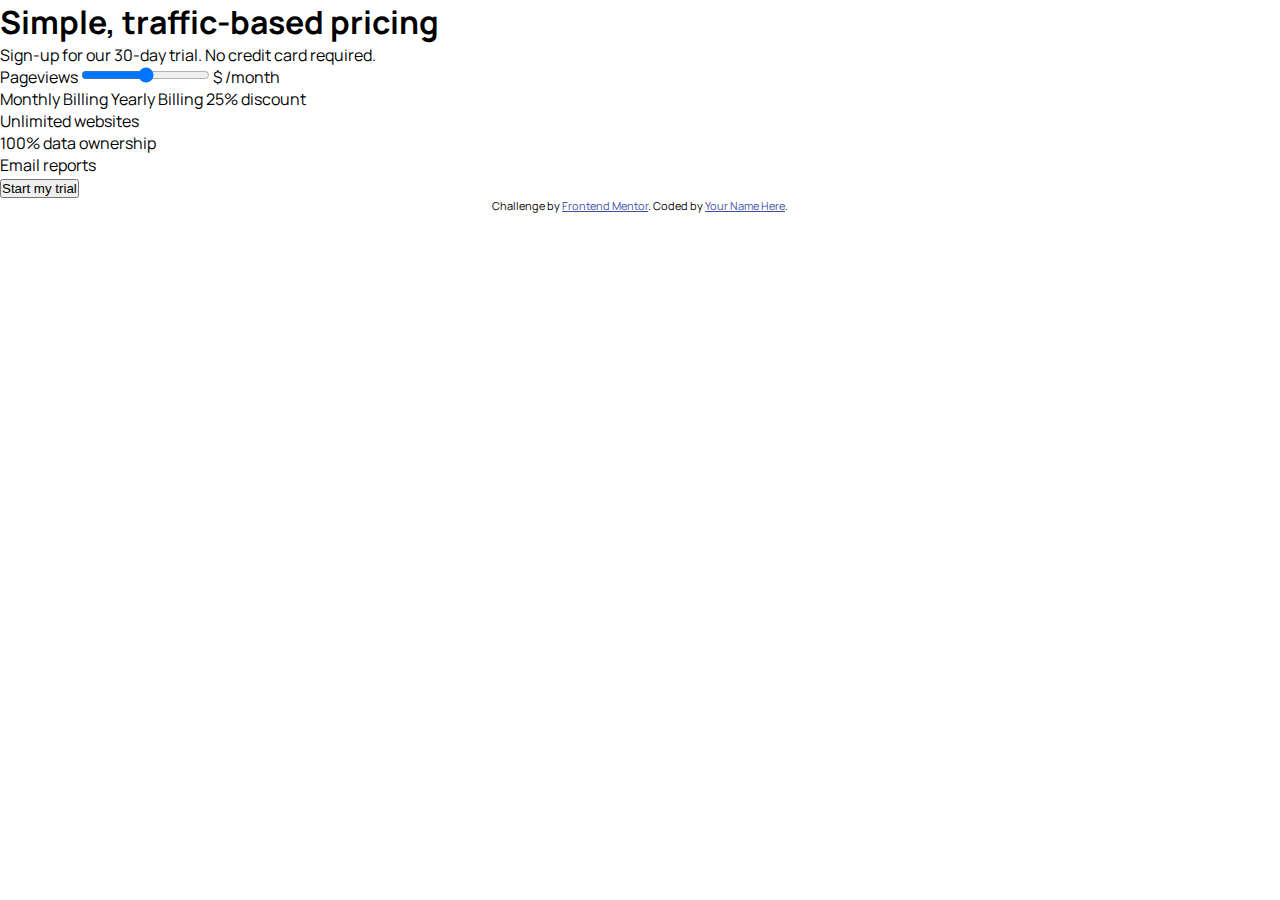
==== interactive-pricing-component-main/index.html @ 803ab744 "Add pricing component" ====
<!DOCTYPE html>
<html lang="en">
<head>
  <meta charset="UTF-8">
  <meta name="viewport" content="width=device-width, initial-scale=1.0"> <!-- displays site properly based on user's device -->

  <link rel="icon" type="image/png" sizes="32x32" href="./images/favicon-32x32.png">
  <link rel="preconnect" href="https://fonts.gstatic.com">
  <link href="https://fonts.googleapis.com/css2?family=Manrope:wght@600;800&display=swap" rel="stylesheet">
  <link rel="stylesheet" href="styles/style.css">
  
  <title>Frontend Mentor | Interactive pricing component</title>

  <!-- Feel free to remove these styles or customise in your own stylesheet 👍 -->
  <style>
    .attribution { font-size: 11px; text-align: center; }
    .attribution a { color: hsl(228, 45%, 44%); }
  </style>
</head>
<body>

  <header>
    <h1>Simple, traffic-based pricing</h1>
    <p>Sign-up for our 30-day trial. No credit card required. </p>
  </header>

  <form action="">

    <div>
      <span id="page-views"></span>Pageviews
      <input type="range" name="views" id="views" min="1" max="5">
      <label for="views"></label>
      $<span id="money"></span> /month
    </div>

    <div>
      Monthly Billing
      Yearly Billing 25% discount
    </div>

    <div>
      <p>Unlimited websites</p>
      <p>100% data ownership</p>
      <p>Email reports</p>
      <button type="submit">Start my trial</button>
    </div>
  </form>
  
  <div class="attribution">
    Challenge by <a href="https://www.frontendmentor.io?ref=challenge" target="_blank">Frontend Mentor</a>. 
    Coded by <a href="#">Your Name Here</a>.
  </div>

  <script src="scripts/index.js"></script>
</body>
</html>
---- interactive-pricing-component-main/styles/style.css ----
/* variables */
/* reset */
* {
  -webkit-box-sizing: border-box;
          box-sizing: border-box;
  margin: 0;
  padding: 0;
}

/* base styles */
/* fonts */
body {
  font-family: 'Manrope', sans-serif;
}

/* mobile styles */
/* small tablet styles */
/* large tablet & laptop styles */
/* desktop styles */
/*# sourceMappingURL=style.css.map */
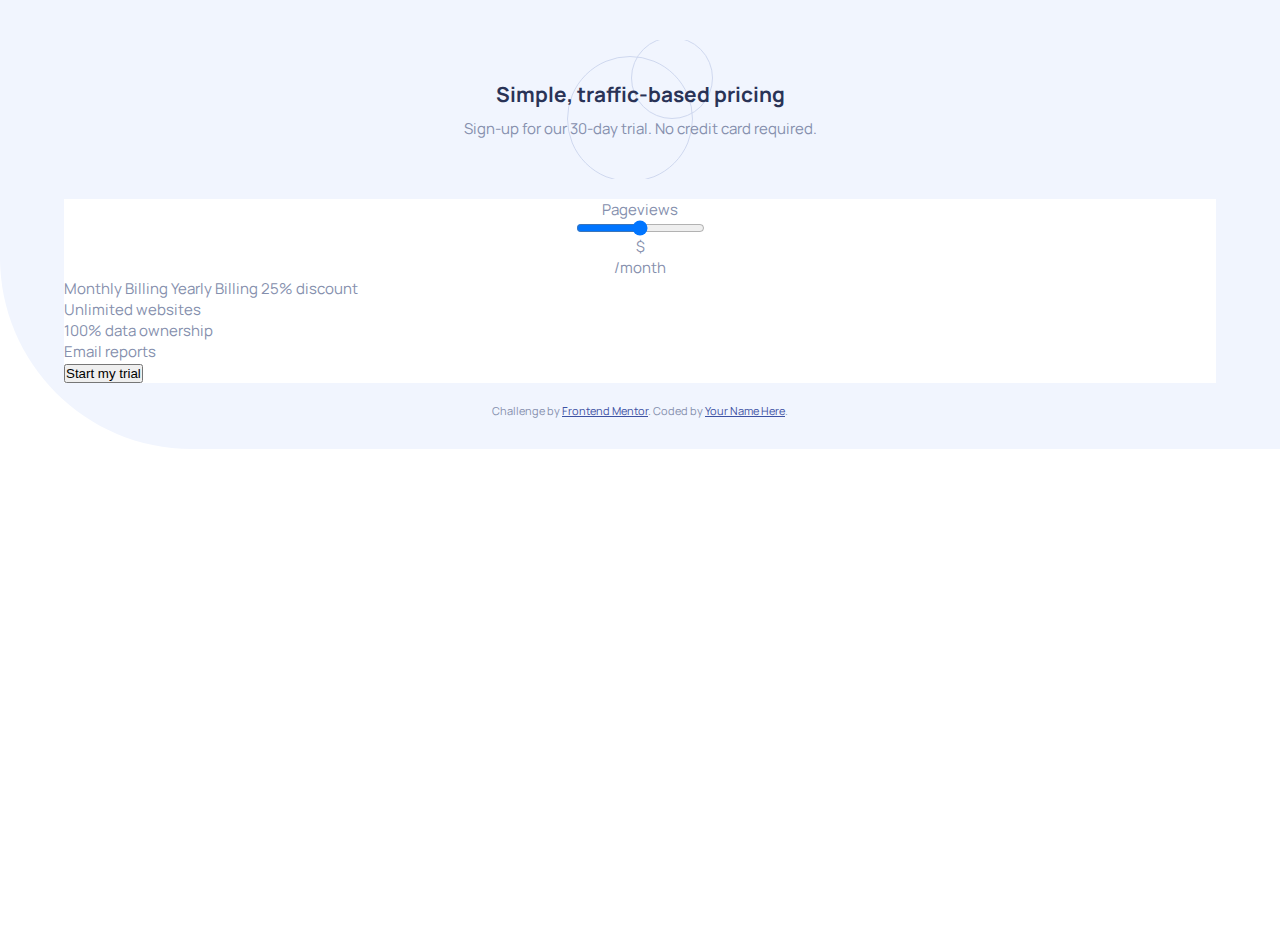
==== commit 53e63f08: "pricing component - add mobile style" ====
--- a/interactive-pricing-component-main/index.html
+++ b/interactive-pricing-component-main/index.html
@@ -19,36 +19,34 @@
 </head>
 <body>
 
-  <header>
-    <h1>Simple, traffic-based pricing</h1>
-    <p>Sign-up for our 30-day trial. No credit card required. </p>
-  </header>
-
-  <form action="">
-
-    <div>
-      <span id="page-views"></span>Pageviews
-      <input type="range" name="views" id="views" min="1" max="5">
-      <label for="views"></label>
-      $<span id="money"></span> /month
+  <div class="container">
+    <header>
+      <h1>Simple, traffic-based pricing</h1>
+      <p>Sign-up for our 30-day trial. No credit card required. </p>
+    </header>
+    <form action="">
+      <div class="slider">
+        <span id="page-views"></span>Pageviews
+        <input type="range" name="views" id="views" min="1" max="5">
+        <label for="views"></label>
+        $<span id="money"></span> /month
+      </div>
+      <div>
+        Monthly Billing
+        Yearly Billing 25% discount
+      </div>
+      <div>
+        <p>Unlimited websites</p>
+        <p>100% data ownership</p>
+        <p>Email reports</p>
+        <button type="submit">Start my trial</button>
+      </div>
+    </form>
+    
+    <div class="attribution">
+      Challenge by <a href="https://www.frontendmentor.io?ref=challenge" target="_blank">Frontend Mentor</a>.
+      Coded by <a href="#">Your Name Here</a>.
     </div>
-
-    <div>
-      Monthly Billing
-      Yearly Billing 25% discount
-    </div>
-
-    <div>
-      <p>Unlimited websites</p>
-      <p>100% data ownership</p>
-      <p>Email reports</p>
-      <button type="submit">Start my trial</button>
-    </div>
-  </form>
-  
-  <div class="attribution">
-    Challenge by <a href="https://www.frontendmentor.io?ref=challenge" target="_blank">Frontend Mentor</a>. 
-    Coded by <a href="#">Your Name Here</a>.
   </div>
 
   <script src="scripts/index.js"></script>
--- a/interactive-pricing-component-main/styles/style.css
+++ b/interactive-pricing-component-main/styles/style.css
@@ -8,12 +8,72 @@
 }
 
 /* base styles */
+body {
+  background-image: url(../images/bg-pattern.svg);
+  background-repeat: no-repeat;
+  width: 100vw;
+  height: 100vh;
+  color: #858fad;
+  font-size: 15px;
+}
+
+header {
+  text-align: center;
+  background-image: url(../images/pattern-circles.svg);
+  background-repeat: no-repeat;
+  background-position: center;
+}
+
+header h1 {
+  color: #293356;
+}
+
+form {
+  background-color: white;
+}
+
 /* fonts */
 body {
   font-family: 'Manrope', sans-serif;
 }
 
 /* mobile styles */
+.container {
+  width: 90%;
+  margin: 40px auto;
+}
+
+header {
+  padding: 40px 0;
+}
+
+header h1 {
+  font-size: 1.3rem;
+  margin-bottom: 10px;
+}
+
+header p {
+  width: 60%;
+  margin: auto;
+}
+
+form {
+  margin: 20px 0;
+}
+
+form .slider {
+  display: -webkit-box;
+  display: -ms-flexbox;
+  display: flex;
+  -webkit-box-orient: vertical;
+  -webkit-box-direction: normal;
+      -ms-flex-direction: column;
+          flex-direction: column;
+  -webkit-box-align: center;
+      -ms-flex-align: center;
+          align-items: center;
+}
+
 /* small tablet styles */
 /* large tablet & laptop styles */
 /* desktop styles */
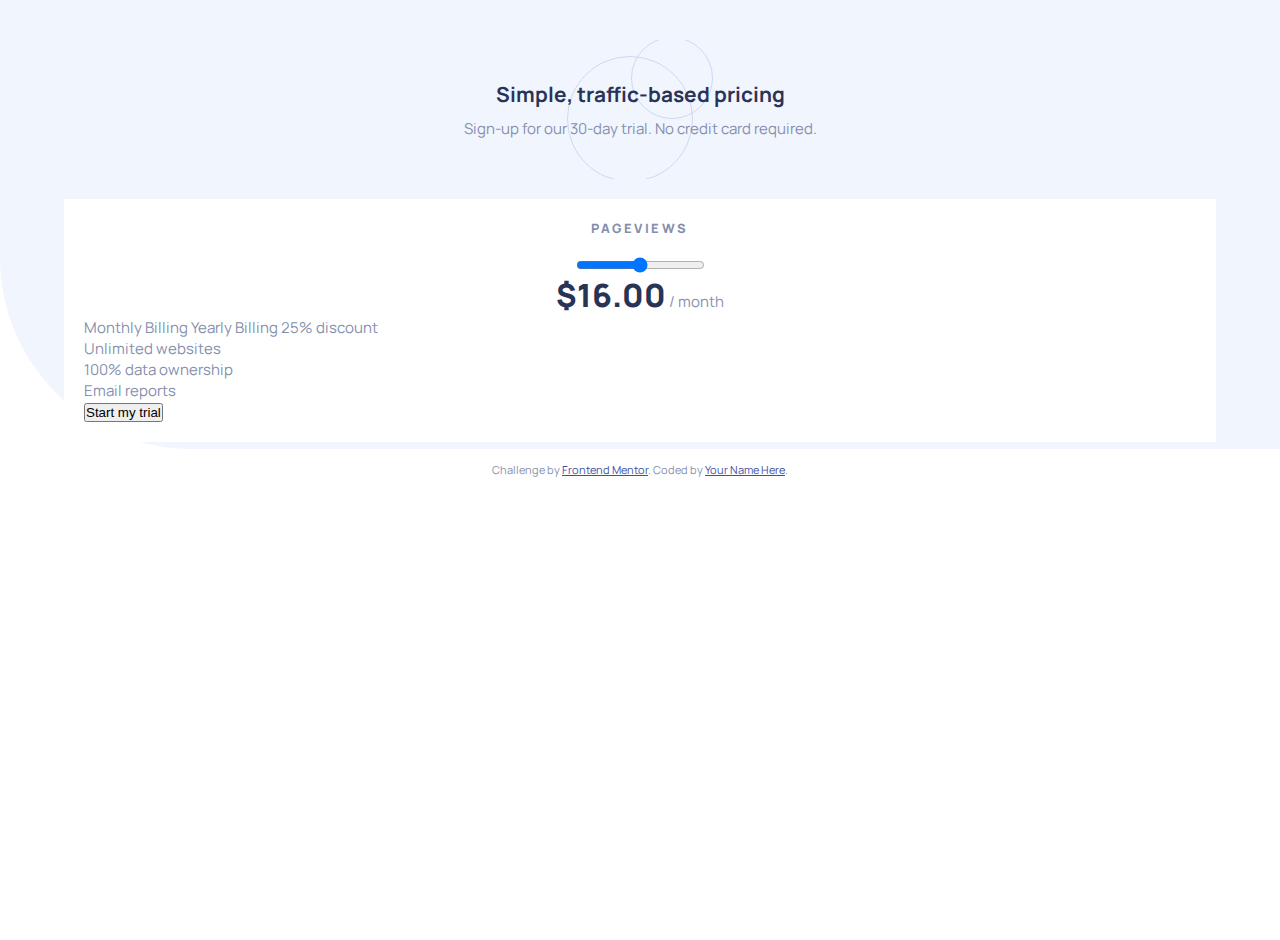
==== commit 01049efd: "Pricing component - add slider styles" ====
--- a/interactive-pricing-component-main/index.html
+++ b/interactive-pricing-component-main/index.html
@@ -26,21 +26,23 @@
     </header>
     <form action="">
       <div class="slider">
-        <span id="page-views"></span>Pageviews
+        <p class="page-views"><span id="views-amount"></span>Pageviews</p>
         <input type="range" name="views" id="views" min="1" max="5">
         <label for="views"></label>
-        $<span id="money"></span> /month
+        <p class="money-per-month"><span id="money-amount">$16.00</span> / month</p>
       </div>
-      <div>
+
+      <div class="billing">
         Monthly Billing
         Yearly Billing 25% discount
       </div>
-      <div>
+
+      <div class="checks">
         <p>Unlimited websites</p>
         <p>100% data ownership</p>
         <p>Email reports</p>
-        <button type="submit">Start my trial</button>
       </div>
+      <button type="submit">Start my trial</button>
     </form>
     
     <div class="attribution">
--- a/interactive-pricing-component-main/styles/style.css
+++ b/interactive-pricing-component-main/styles/style.css
@@ -59,6 +59,7 @@
 
 form {
   margin: 20px 0;
+  padding: 20px;
 }
 
 form .slider {
@@ -74,6 +75,20 @@
           align-items: center;
 }
 
+form .slider .page-views {
+  text-transform: uppercase;
+  letter-spacing: 0.2em;
+  font-size: 0.8rem;
+  font-weight: 800;
+  margin-bottom: 20px;
+}
+
+form .slider #money-amount {
+  color: #293356;
+  font-weight: 800;
+  font-size: 2rem;
+}
+
 /* small tablet styles */
 /* large tablet & laptop styles */
 /* desktop styles */
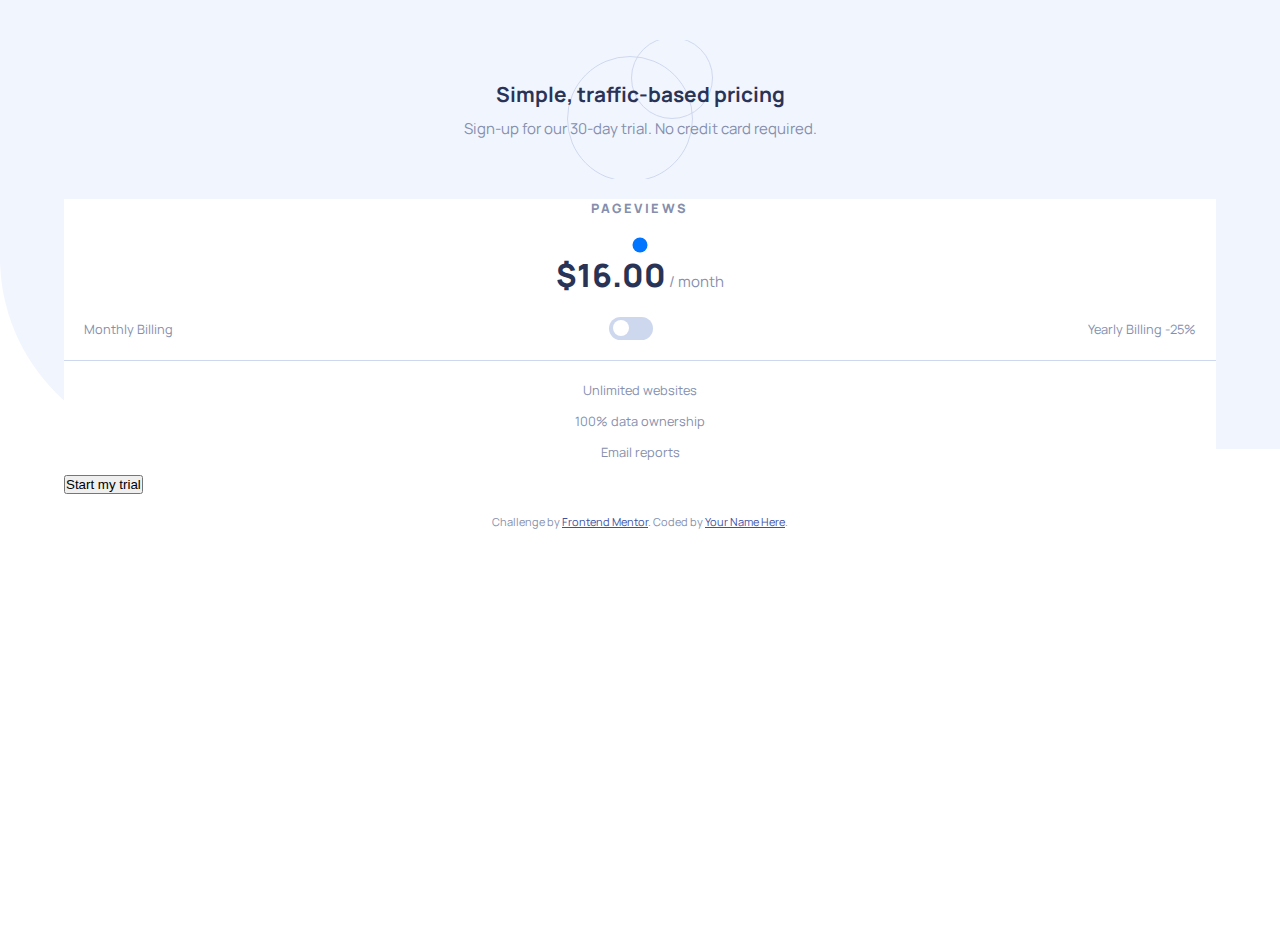
==== commit a05ca19f: "Pricing component - add styles for toggle and billing" ====
--- a/interactive-pricing-component-main/index.html
+++ b/interactive-pricing-component-main/index.html
@@ -33,8 +33,12 @@
       </div>
 
       <div class="billing">
-        Monthly Billing
-        Yearly Billing 25% discount
+        <p>Monthly Billing</p>
+        <label class="switch">
+          <input type="checkbox">
+          <span class="slider round"></span>
+        </label>
+        <p>Yearly Billing <span id="percent">-25%</span> </p>
       </div>
 
       <div class="checks">
--- a/interactive-pricing-component-main/styles/style.css
+++ b/interactive-pricing-component-main/styles/style.css
@@ -32,6 +32,68 @@
   background-color: white;
 }
 
+/* toggle */
+.switch {
+  position: relative;
+  display: inline-block;
+  width: 44px;
+  height: 23px;
+  /* The slider */
+  /* Rounded sliders */
+}
+
+.switch input {
+  opacity: 0;
+  width: 0;
+  height: 0;
+}
+
+.switch span.slider {
+  position: absolute;
+  cursor: pointer;
+  top: 0;
+  left: 0;
+  right: 0;
+  bottom: 0;
+  background-color: #cdd7ee;
+  -webkit-transition: .4s;
+  transition: .4s;
+}
+
+.switch span.slider:before {
+  position: absolute;
+  content: "";
+  height: 16px;
+  width: 16px;
+  left: 4px;
+  bottom: 4px;
+  background-color: white;
+  -webkit-transition: .4s;
+  transition: .4s;
+}
+
+.switch input:checked + span.slider {
+  background-color: #10d5c2;
+}
+
+.switch input:focus + span.slider {
+  -webkit-box-shadow: 0 0 1px #10d5c2;
+          box-shadow: 0 0 1px #10d5c2;
+}
+
+.switch input:checked + span.slider:before {
+  -webkit-transform: translateX(15px);
+  transform: translateX(20px);
+}
+
+.switch span.slider.round {
+  border-radius: 34px;
+}
+
+.switch span.slider.round:before {
+  border-radius: 50%;
+}
+
 /* fonts */
 body {
   font-family: 'Manrope', sans-serif;
@@ -59,7 +121,6 @@
 
 form {
   margin: 20px 0;
-  padding: 20px;
 }
 
 form .slider {
@@ -83,12 +144,55 @@
   margin-bottom: 20px;
 }
 
+form .slider input[type=range] {
+  width: 90%;
+  -webkit-appearance: none;
+}
+
 form .slider #money-amount {
   color: #293356;
   font-weight: 800;
   font-size: 2rem;
 }
 
+form .billing {
+  margin: 20px;
+  display: -webkit-box;
+  display: -ms-flexbox;
+  display: flex;
+  -webkit-box-pack: justify;
+      -ms-flex-pack: justify;
+          justify-content: space-between;
+  -webkit-box-align: center;
+      -ms-flex-align: center;
+          align-items: center;
+  font-size: 0.8rem;
+}
+
+form .checks {
+  border-top: 1px solid #cdd7ee;
+  width: 100%;
+  padding-top: 20px;
+  font-size: 0.8rem;
+  display: -webkit-box;
+  display: -ms-flexbox;
+  display: flex;
+  -webkit-box-orient: vertical;
+  -webkit-box-direction: normal;
+      -ms-flex-direction: column;
+          flex-direction: column;
+  -webkit-box-align: center;
+      -ms-flex-align: center;
+          align-items: center;
+  -webkit-box-pack: space-evenly;
+      -ms-flex-pack: space-evenly;
+          justify-content: space-evenly;
+}
+
+form .checks p {
+  padding-bottom: 1em;
+}
+
 /* small tablet styles */
 /* large tablet & laptop styles */
 /* desktop styles */
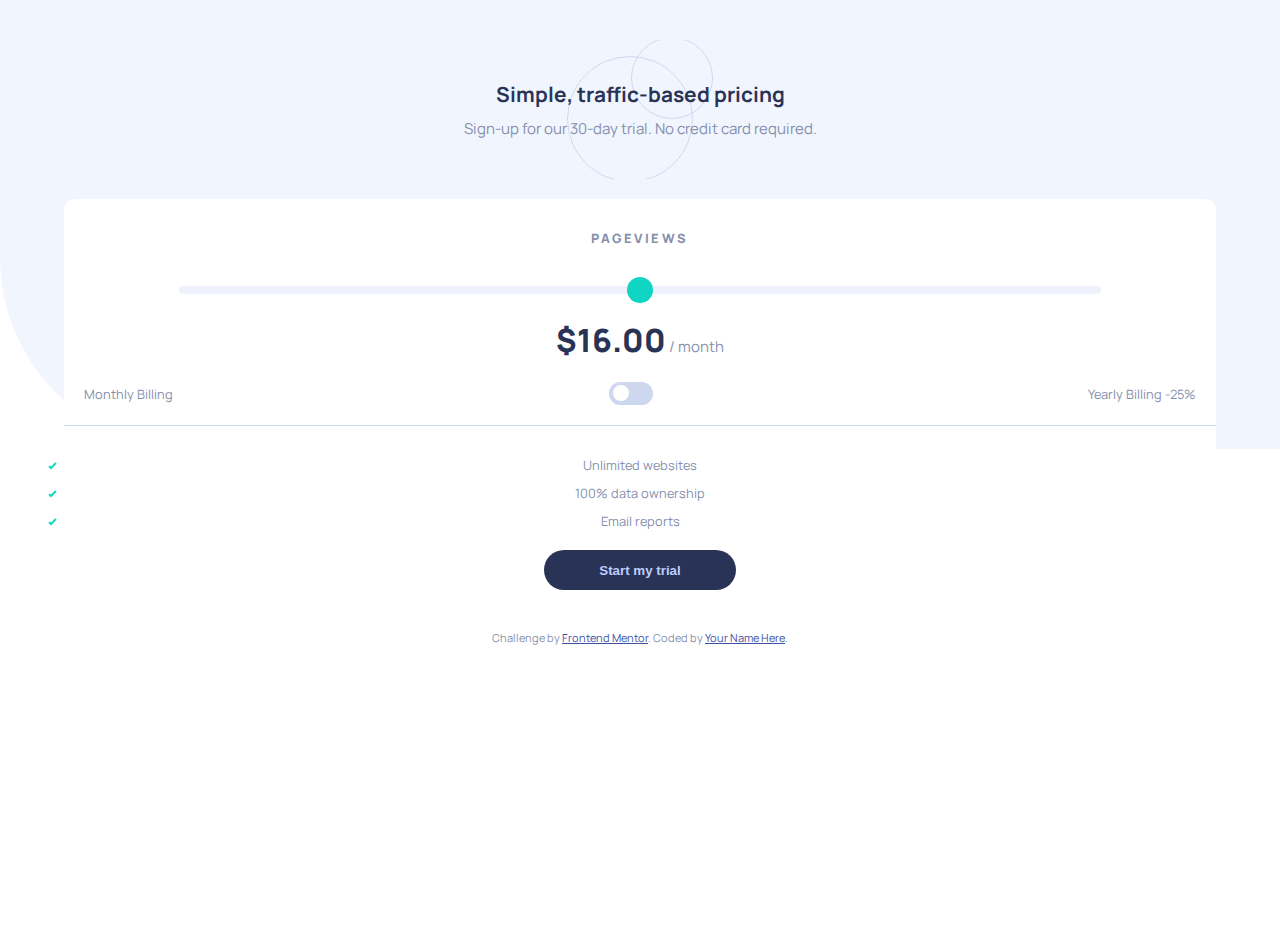
==== commit f83e976a: "Pricing component- add ticks in checks and style  button" ====
--- a/interactive-pricing-component-main/index.html
+++ b/interactive-pricing-component-main/index.html
@@ -42,9 +42,11 @@
       </div>
 
       <div class="checks">
-        <p>Unlimited websites</p>
-        <p>100% data ownership</p>
-        <p>Email reports</p>
+        <ul>
+          <li>Unlimited websites</li>
+          <li>100% data ownership</li>
+          <li>Email reports</li>
+        </ul>
       </div>
       <button type="submit">Start my trial</button>
     </form>
--- a/interactive-pricing-component-main/styles/style.css
+++ b/interactive-pricing-component-main/styles/style.css
@@ -29,7 +29,102 @@
 }
 
 form {
-  background-color: white;
+  background-color: #ffffff;
+  border-radius: 10px;
+}
+
+input[type=range] {
+  width: 80%;
+  margin: 9px 0;
+  background-color: transparent;
+  -webkit-appearance: none;
+}
+
+input[type=range]:focus {
+  outline: none;
+}
+
+input[type=range]::-webkit-slider-runnable-track {
+  background: rgba(234, 238, 251, 0.8);
+  border: 0;
+  border-radius: 10px;
+  width: 100%;
+  height: 8px;
+  cursor: pointer;
+}
+
+input[type=range]::-webkit-slider-thumb {
+  margin-top: -9px;
+  width: 26px;
+  height: 26px;
+  background: #10d5c2;
+  border: 1.8px solid rgba(0, 0, 0, 0);
+  border-radius: 20px;
+  cursor: pointer;
+  -webkit-appearance: none;
+}
+
+input[type=range]:focus::-webkit-slider-runnable-track {
+  background: #ffffff;
+}
+
+input[type=range]::-moz-range-track {
+  background: rgba(234, 238, 251, 0.8);
+  border: 0;
+  border-radius: 10px;
+  width: 100%;
+  height: 8px;
+  cursor: pointer;
+}
+
+input[type=range]::-moz-range-thumb {
+  width: 26px;
+  height: 26px;
+  background: #10d5c2;
+  border: 1.8px solid rgba(0, 0, 0, 0);
+  border-radius: 20px;
+  cursor: pointer;
+}
+
+input[type=range]::-ms-track {
+  background: transparent;
+  border-color: transparent;
+  border-width: 14.4px 0;
+  color: transparent;
+  width: 100%;
+  height: 8px;
+  cursor: pointer;
+}
+
+input[type=range]::-ms-fill-lower {
+  background: #d5ddf7;
+  border: 0;
+  border-radius: 20px;
+}
+
+input[type=range]::-ms-fill-upper {
+  background: rgba(234, 238, 251, 0.8);
+  border: 0;
+  border-radius: 20px;
+}
+
+input[type=range]::-ms-thumb {
+  width: 26px;
+  height: 26px;
+  background: #10d5c2;
+  border: 1.8px solid rgba(0, 0, 0, 0);
+  border-radius: 20px;
+  cursor: pointer;
+  margin-top: 0px;
+  /*Needed to keep the Edge thumb centred*/
+}
+
+input[type=range]:focus::-ms-fill-lower {
+  background: rgba(234, 238, 251, 0.8);
+}
+
+input[type=range]:focus::-ms-fill-upper {
+  background: #ffffff;
 }
 
 /* toggle */
@@ -120,10 +215,11 @@
 }
 
 form {
-  margin: 20px 0;
-}
-
-form .slider {
+  margin: 20px auto;
+  text-align: center;
+}
+
+.slider {
   display: -webkit-box;
   display: -ms-flexbox;
   display: flex;
@@ -136,26 +232,25 @@
           align-items: center;
 }
 
-form .slider .page-views {
+.slider .page-views {
   text-transform: uppercase;
   letter-spacing: 0.2em;
   font-size: 0.8rem;
   font-weight: 800;
-  margin-bottom: 20px;
-}
-
-form .slider input[type=range] {
-  width: 90%;
-  -webkit-appearance: none;
-}
-
-form .slider #money-amount {
+  margin: 30px 0;
+}
+
+.slider .money-per-month {
+  margin-top: 15px;
+}
+
+.slider #money-amount {
   color: #293356;
   font-weight: 800;
   font-size: 2rem;
 }
 
-form .billing {
+.billing {
   margin: 20px;
   display: -webkit-box;
   display: -ms-flexbox;
@@ -169,28 +264,36 @@
   font-size: 0.8rem;
 }
 
-form .checks {
+.checks {
   border-top: 1px solid #cdd7ee;
   width: 100%;
   padding-top: 20px;
   font-size: 0.8rem;
-  display: -webkit-box;
-  display: -ms-flexbox;
-  display: flex;
-  -webkit-box-orient: vertical;
-  -webkit-box-direction: normal;
-      -ms-flex-direction: column;
-          flex-direction: column;
-  -webkit-box-align: center;
-      -ms-flex-align: center;
-          align-items: center;
-  -webkit-box-pack: space-evenly;
-      -ms-flex-pack: space-evenly;
-          justify-content: space-evenly;
-}
-
-form .checks p {
+}
+
+.checks p {
   padding-bottom: 1em;
+}
+
+.checks ul {
+  list-style: url("../images/icon-check.svg");
+  width: 100%;
+  text-align: center;
+}
+
+.checks ul li {
+  margin-top: 10px;
+}
+
+button {
+  margin: 20px;
+  width: 12rem;
+  height: 2.5rem;
+  border: 0;
+  border-radius: 50px;
+  background-color: #293356;
+  color: #bdccff;
+  font-weight: 600;
 }
 
 /* small tablet styles */
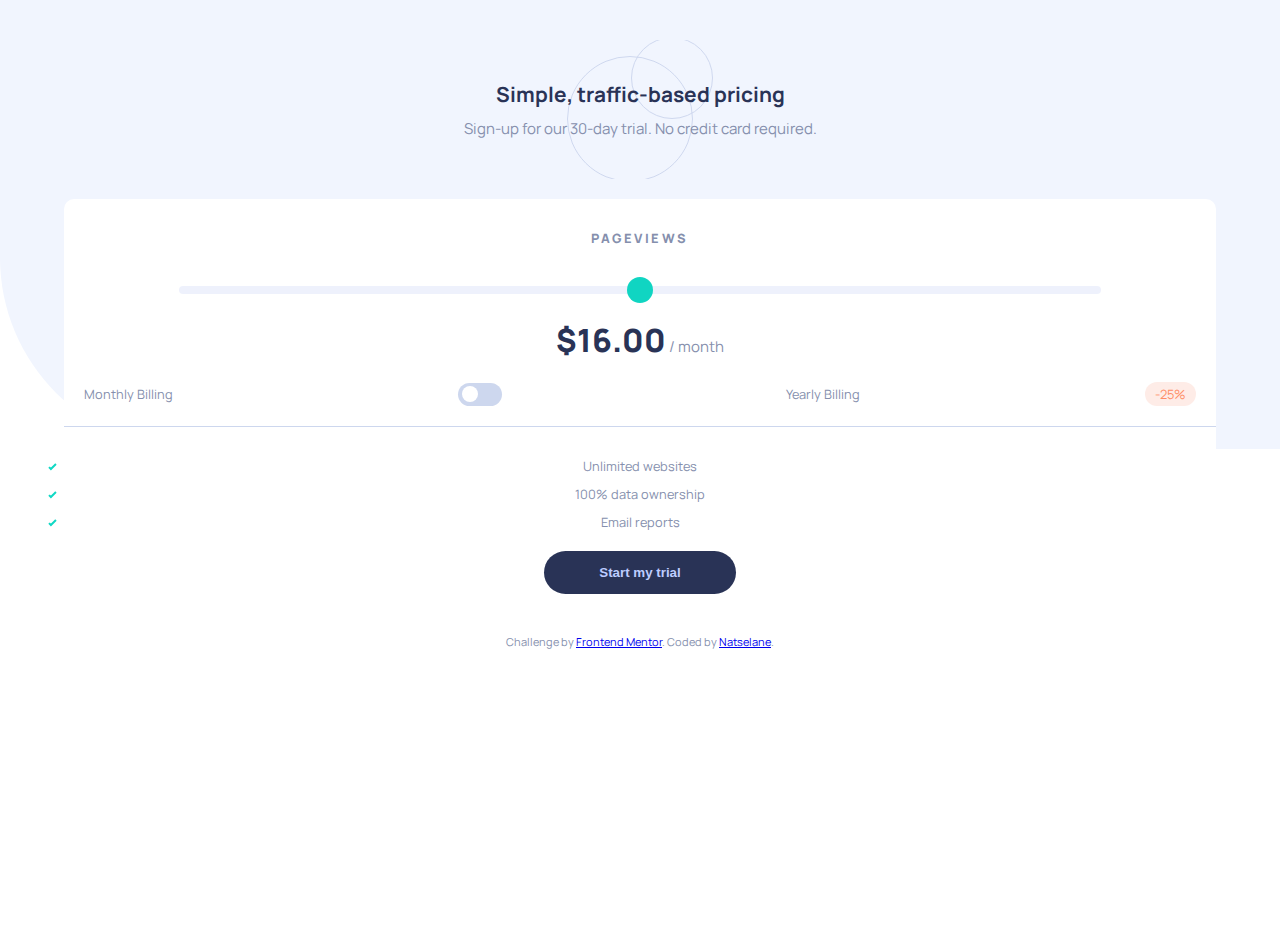
==== commit eea6317f: "Pricing component add billing styles" ====
--- a/interactive-pricing-component-main/index.html
+++ b/interactive-pricing-component-main/index.html
@@ -10,21 +10,18 @@
   <link rel="stylesheet" href="styles/style.css">
   
   <title>Frontend Mentor | Interactive pricing component</title>
-
-  <!-- Feel free to remove these styles or customise in your own stylesheet 👍 -->
-  <style>
-    .attribution { font-size: 11px; text-align: center; }
-    .attribution a { color: hsl(228, 45%, 44%); }
-  </style>
 </head>
 <body>
 
   <div class="container">
+    
     <header>
       <h1>Simple, traffic-based pricing</h1>
       <p>Sign-up for our 30-day trial. No credit card required. </p>
     </header>
+
     <form action="">
+
       <div class="slider">
         <p class="page-views"><span id="views-amount"></span>Pageviews</p>
         <input type="range" name="views" id="views" min="1" max="5">
@@ -33,12 +30,13 @@
       </div>
 
       <div class="billing">
-        <p>Monthly Billing</p>
+        <div>Monthly Billing</div>
         <label class="switch">
           <input type="checkbox">
           <span class="slider round"></span>
         </label>
-        <p>Yearly Billing <span id="percent">-25%</span> </p>
+        <div>Yearly Billing</div>
+        <div id="percent">-25%</div>
       </div>
 
       <div class="checks">
@@ -53,7 +51,7 @@
     
     <div class="attribution">
       Challenge by <a href="https://www.frontendmentor.io?ref=challenge" target="_blank">Frontend Mentor</a>.
-      Coded by <a href="#">Your Name Here</a>.
+      Coded by <a href="https://github.com/Natselane">Natselane</a>.
     </div>
   </div>
 
--- a/interactive-pricing-component-main/styles/style.css
+++ b/interactive-pricing-component-main/styles/style.css
@@ -59,7 +59,7 @@
   height: 26px;
   background: #10d5c2;
   border: 1.8px solid rgba(0, 0, 0, 0);
-  border-radius: 20px;
+  border-radius: 50px;
   cursor: pointer;
   -webkit-appearance: none;
 }
@@ -78,9 +78,13 @@
 }
 
 input[type=range]::-moz-range-thumb {
-  width: 26px;
-  height: 26px;
+  width: 35px;
+  height: 35px;
   background: #10d5c2;
+  background-image: url("../images/icon-slider.svg");
+  background-repeat: no-repeat;
+  background-position-x: 7px;
+  background-position-y: 11px;
   border: 1.8px solid rgba(0, 0, 0, 0);
   border-radius: 20px;
   cursor: pointer;
@@ -264,6 +268,13 @@
   font-size: 0.8rem;
 }
 
+.billing #percent {
+  background-color: #feece7;
+  color: #ff8c66;
+  border-radius: 25px;
+  padding: 3px 10px;
+}
+
 .checks {
   border-top: 1px solid #cdd7ee;
   width: 100%;
@@ -288,7 +299,7 @@
 button {
   margin: 20px;
   width: 12rem;
-  height: 2.5rem;
+  height: 2.7rem;
   border: 0;
   border-radius: 50px;
   background-color: #293356;
@@ -296,6 +307,15 @@
   font-weight: 600;
 }
 
+.attribution {
+  font-size: 11px;
+  text-align: center;
+}
+
+.attribution .attribution a {
+  color: #3e52a3;
+}
+
 /* small tablet styles */
 /* large tablet & laptop styles */
 /* desktop styles */
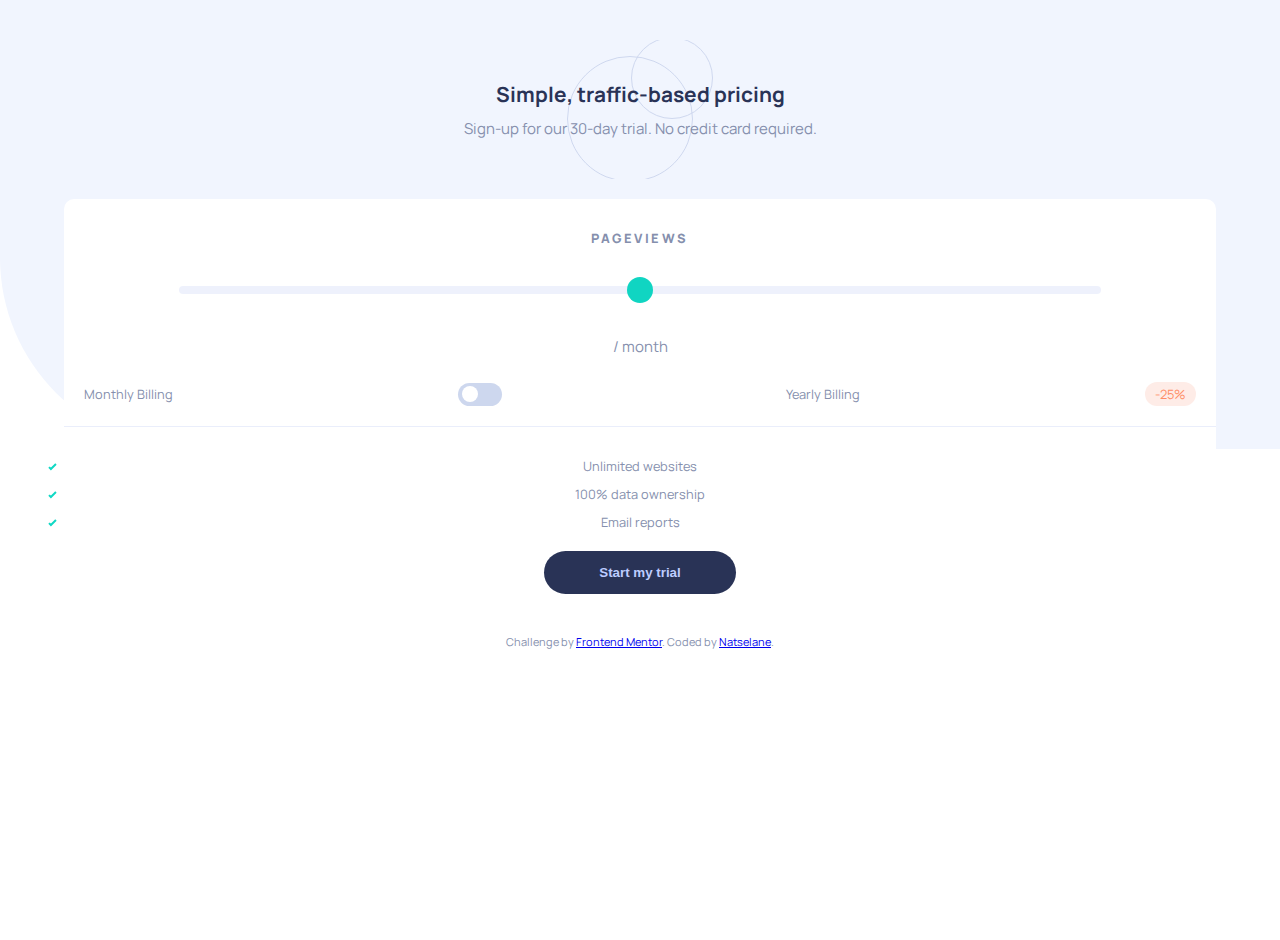
==== commit 76d711a6: "Pricing component - add js functionality for updating money amount" ====
--- a/interactive-pricing-component-main/index.html
+++ b/interactive-pricing-component-main/index.html
@@ -26,7 +26,7 @@
         <p class="page-views"><span id="views-amount"></span>Pageviews</p>
         <input type="range" name="views" id="views" min="1" max="5">
         <label for="views"></label>
-        <p class="money-per-month"><span id="money-amount">$16.00</span> / month</p>
+        <p class="money-per-month"><span id="money-amount"></span> / month</p>
       </div>
 
       <div class="billing">
--- a/interactive-pricing-component-main/styles/style.css
+++ b/interactive-pricing-component-main/styles/style.css
@@ -45,7 +45,7 @@
 }
 
 input[type=range]::-webkit-slider-runnable-track {
-  background: rgba(234, 238, 251, 0.8);
+  background: #eaeefbcc;
   border: 0;
   border-radius: 10px;
   width: 100%;
@@ -69,7 +69,7 @@
 }
 
 input[type=range]::-moz-range-track {
-  background: rgba(234, 238, 251, 0.8);
+  background: #cdd7ee;
   border: 0;
   border-radius: 10px;
   width: 100%;
@@ -276,7 +276,7 @@
 }
 
 .checks {
-  border-top: 1px solid #cdd7ee;
+  border-top: 1px solid #eaeefb;
   width: 100%;
   padding-top: 20px;
   font-size: 0.8rem;
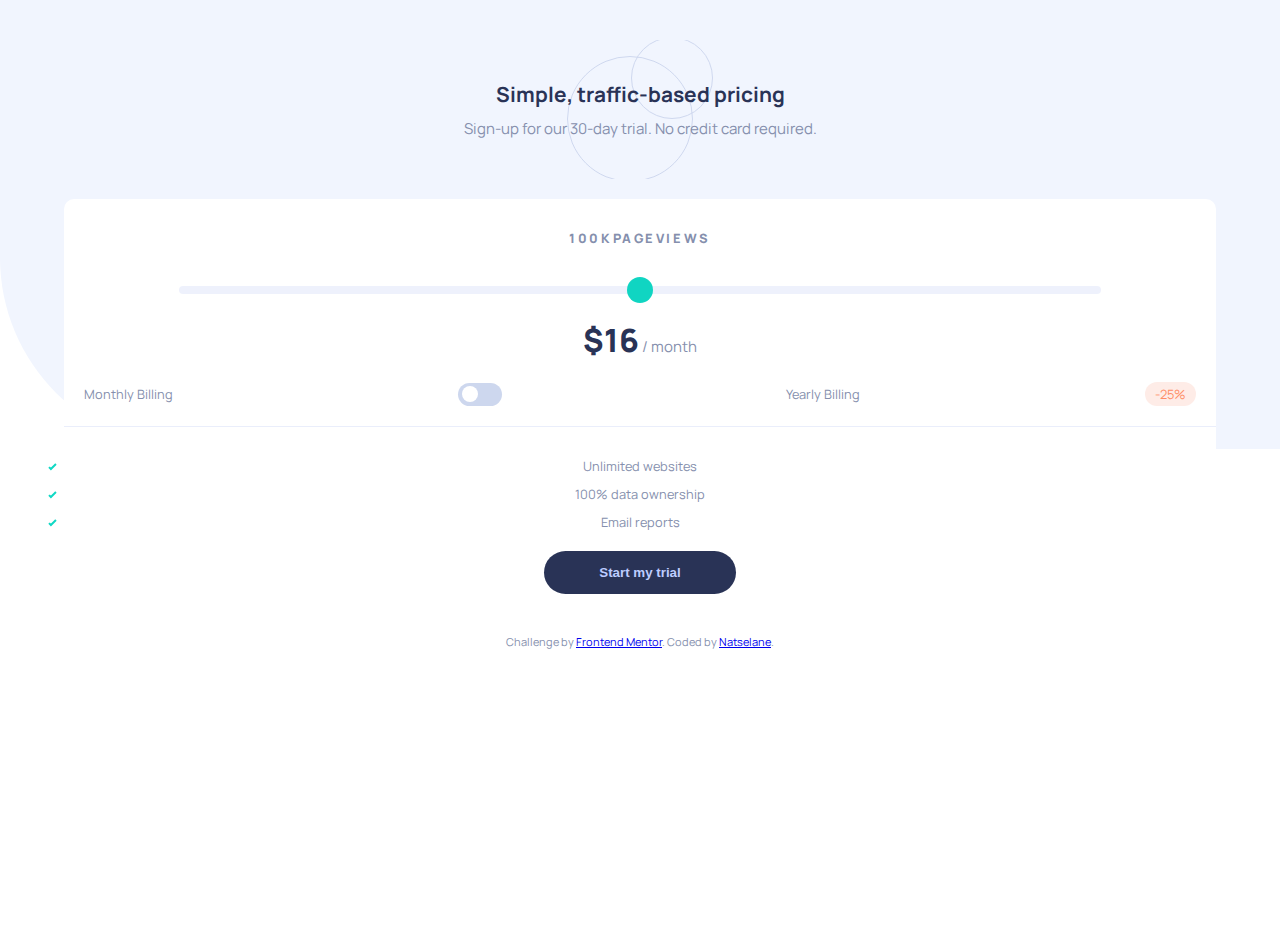
==== commit ddc90eeb: "Pricing component - add default values in html" ====
--- a/interactive-pricing-component-main/index.html
+++ b/interactive-pricing-component-main/index.html
@@ -23,10 +23,10 @@
     <form action="">
 
       <div class="slider">
-        <p class="page-views"><span id="views-amount"></span>Pageviews</p>
+        <p class="page-views"><span id="views-amount">100K</span>Pageviews</p>
         <input type="range" name="views" id="views" min="1" max="5">
         <label for="views"></label>
-        <p class="money-per-month"><span id="money-amount"></span> / month</p>
+        <p class="money-per-month"><span id="money-amount">$16</span> / month</p>
       </div>
 
       <div class="billing">
--- a/interactive-pricing-component-main/styles/style.css
+++ b/interactive-pricing-component-main/styles/style.css
@@ -108,7 +108,7 @@
 
 input[type=range]::-ms-fill-upper {
   background: rgba(234, 238, 251, 0.8);
-  border: 0;
+  border: 10px solid red;
   border-radius: 20px;
 }
 
